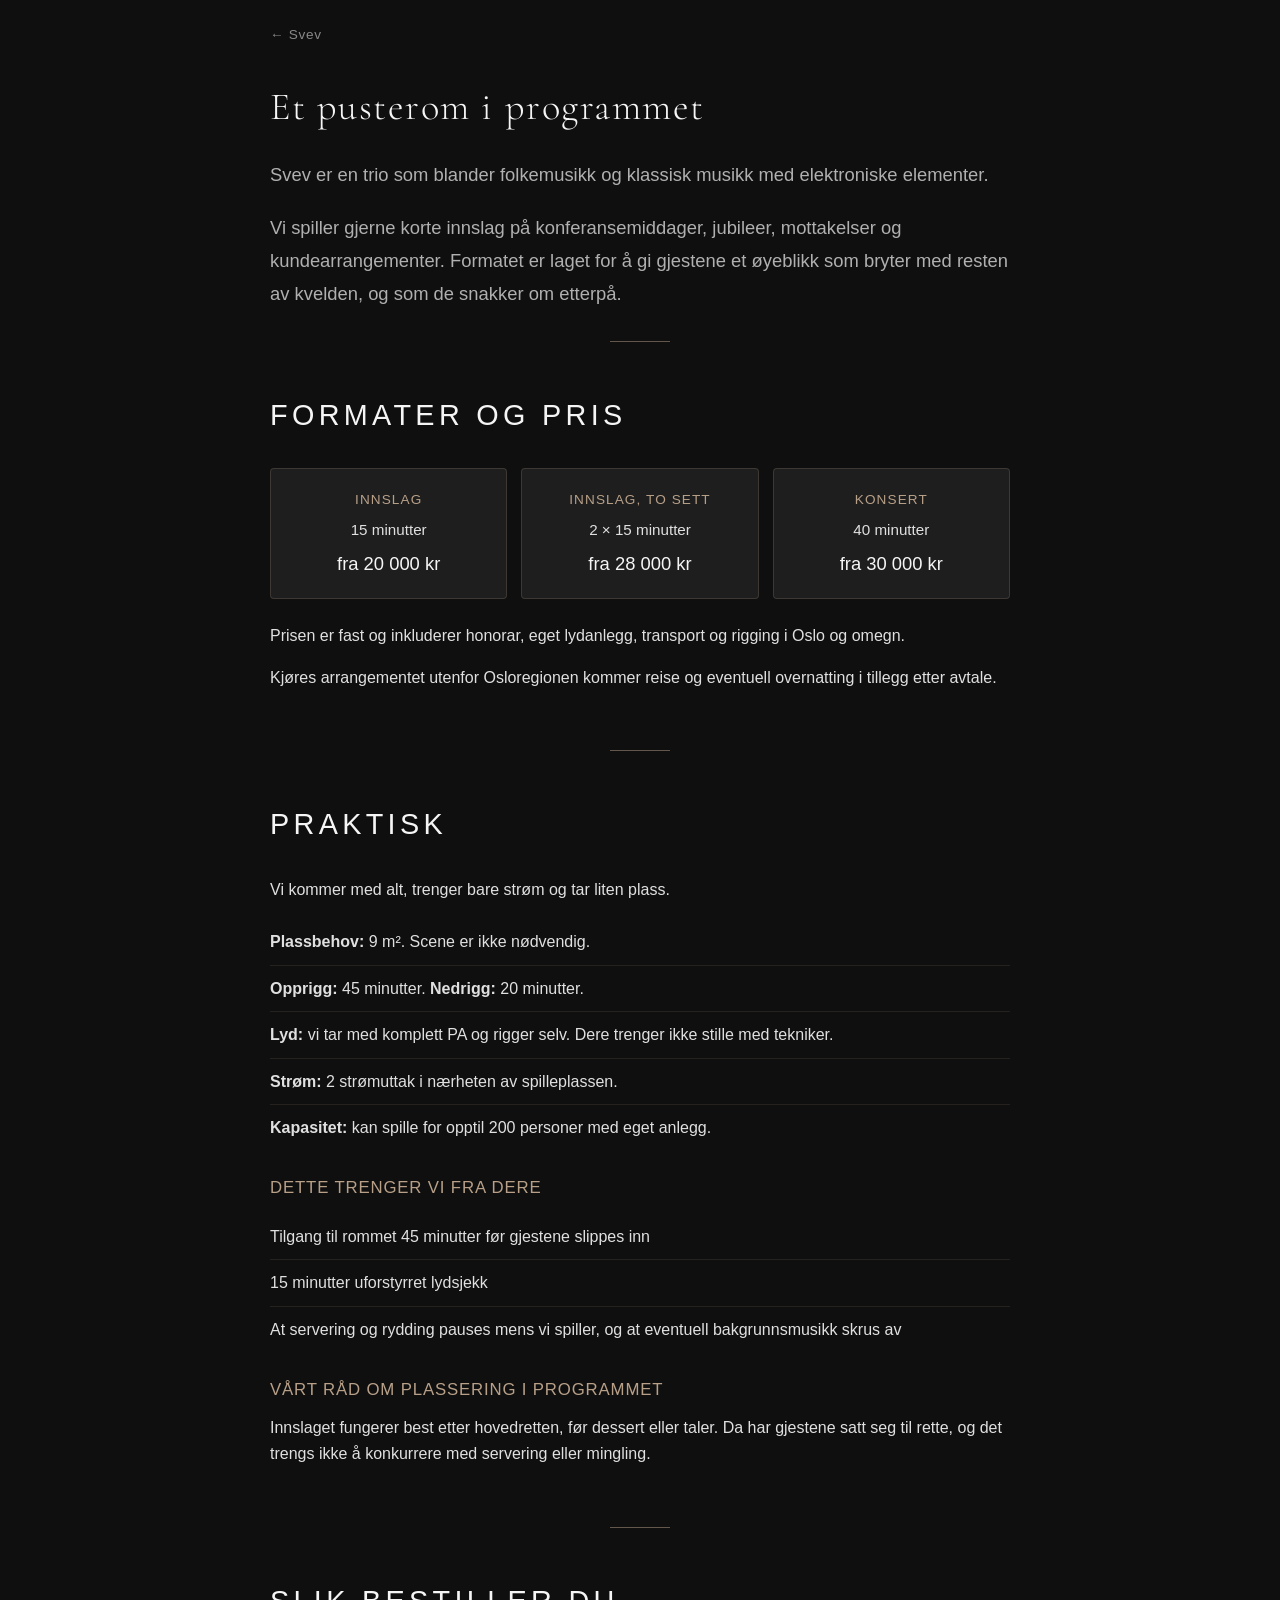
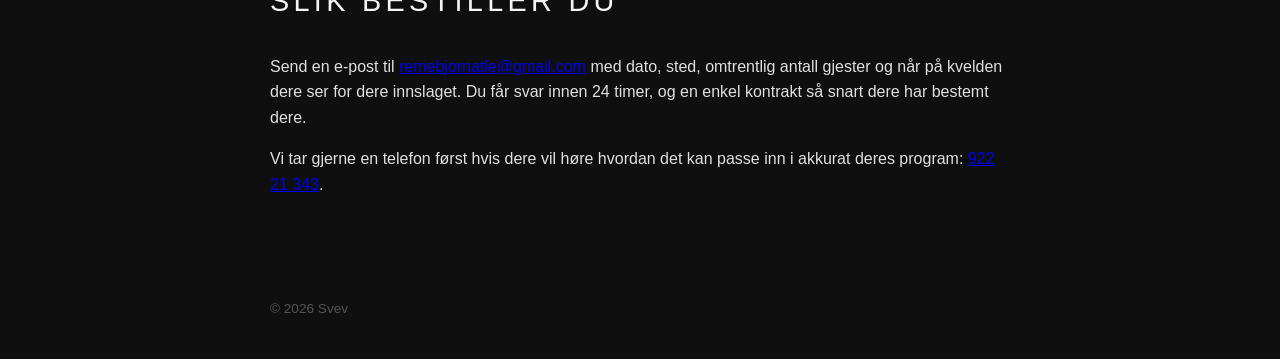
==== booking.html @ 7035d291 "Add booking page and extract shared stylesheet Splits inline CSS from index.html into styles.css so " ====
<!DOCTYPE html>
<html lang="no">
<head>
    <meta charset="UTF-8">
    <meta name="viewport" content="width=device-width, initial-scale=1.0">
    <title>Booking — Svev</title>
    <link rel="preconnect" href="https://fonts.googleapis.com">
    <link rel="preconnect" href="https://fonts.gstatic.com" crossorigin>
    <link href="https://fonts.googleapis.com/css2?family=Cormorant+Garamond:wght@300;400;600&display=swap" rel="stylesheet">
    <link rel="stylesheet" href="styles.css">
</head>
<body class="page-booking">
    <div class="container">
        <a class="back-link" href="index.html">&larr; Svev</a>

        <header class="booking-hero">
            <h1>Et pusterom i programmet</h1>
            <p class="tagline">
                Svev er en trio som blander folkemusikk og klassisk musikk med elektroniske elementer.
            </p>
            <p class="tagline">
                Vi spiller gjerne korte innslag på konferansemiddager, jubileer, mottakelser og kundearrangementer. Formatet er laget for å gi gjestene et øyeblikk som bryter med resten av kvelden, og som de snakker om etterpå.
            </p>
        </header>

        <div class="divider"></div>

        <section>
            <h2>Formater og pris</h2>

            <div class="price-cards">
                <div class="price-card">
                    <div class="price-name">Innslag</div>
                    <div class="price-duration">15 minutter</div>
                    <div class="price-amount">fra 20 000 kr</div>
                </div>
                <div class="price-card">
                    <div class="price-name">Innslag, to sett</div>
                    <div class="price-duration">2 × 15 minutter</div>
                    <div class="price-amount">fra 28 000 kr</div>
                </div>
                <div class="price-card">
                    <div class="price-name">Konsert</div>
                    <div class="price-duration">40 minutter</div>
                    <div class="price-amount">fra 30 000 kr</div>
                </div>
            </div>

            <p>Prisen er fast og inkluderer honorar, eget lydanlegg, transport og rigging i Oslo og omegn.</p>
            <p>Kjøres arrangementet utenfor Osloregionen kommer reise og eventuell overnatting i tillegg etter avtale.</p>
        </section>

        <div class="divider"></div>

        <section>
            <h2>Praktisk</h2>
            <p>Vi kommer med alt, trenger bare strøm og tar liten plass.</p>

            <ul class="practical-list">
                <li><strong>Plassbehov:</strong> 9 m². Scene er ikke nødvendig.</li>
                <li><strong>Opprigg:</strong> 45 minutter. <strong>Nedrigg:</strong> 20 minutter.</li>
                <li><strong>Lyd:</strong> vi tar med komplett PA og rigger selv. Dere trenger ikke stille med tekniker.</li>
                <li><strong>Strøm:</strong> 2 strømuttak i nærheten av spilleplassen.</li>
                <li><strong>Kapasitet:</strong> kan spille for opptil 200 personer med eget anlegg.</li>
            </ul>

            <h3>Dette trenger vi fra dere</h3>
            <ul class="practical-list">
                <li>Tilgang til rommet 45 minutter før gjestene slippes inn</li>
                <li>15 minutter uforstyrret lydsjekk</li>
                <li>At servering og rydding pauses mens vi spiller, og at eventuell bakgrunnsmusikk skrus av</li>
            </ul>

            <h3>Vårt råd om plassering i programmet</h3>
            <p>Innslaget fungerer best etter hovedretten, før dessert eller taler. Da har gjestene satt seg til rette, og det trengs ikke å konkurrere med servering eller mingling.</p>
        </section>

        <div class="divider"></div>

        <section>
            <h2>Slik bestiller du</h2>
            <p>Send en e-post til <a href="mailto:remebjornatle@gmail.com">remebjornatle@gmail.com</a> med dato, sted, omtrentlig antall gjester og når på kvelden dere ser for dere innslaget. Du får svar innen 24 timer, og en enkel kontrakt så snart dere har bestemt dere.</p>
            <p>Vi tar gjerne en telefon først hvis dere vil høre hvordan det kan passe inn i akkurat deres program: <a href="tel:+4792221343">922 21 343</a>.</p>
        </section>

        <footer>
            &copy; 2026 Svev
        </footer>
    </div>
</body>
</html>
---- styles.css ----
* {
    margin: 0;
    padding: 0;
    box-sizing: border-box;
}

body {
    font-family: 'Helvetica Neue', Arial, sans-serif;
    background: #0f0f0f;
    color: #e0e0e0;
    line-height: 1.6;
    min-height: 100vh;
}

.hero {
    position: relative;
    width: 100%;
    height: 80vh;
    min-height: 400px;
    overflow: hidden;
}

.hero img {
    width: 100%;
    height: 100%;
    object-fit: cover;
    display: block;
}

.hero-overlay {
    position: absolute;
    inset: 0;
    background: linear-gradient(
        to bottom,
        rgba(15, 15, 15, 0.2) 0%,
        rgba(15, 15, 15, 0.5) 60%,
        rgba(15, 15, 15, 1) 100%
    );
    display: flex;
    align-items: flex-end;
    justify-content: center;
    padding-bottom: 60px;
}

.hero-text {
    text-align: center;
}

.hero-text h1 {
    font-family: 'Cormorant Garamond', serif;
    font-size: 6rem;
    font-weight: 300;
    letter-spacing: 0.7em;
    color: #f5f5f5;
    text-transform: uppercase;
    text-shadow: 0 2px 20px rgba(0, 0, 0, 0.6);
    margin-bottom: 10px;
    margin-right: -0.7em;
}

.container {
    max-width: 800px;
    margin: 0 auto;
    padding: 0 30px;
}

.intro {
    text-align: center;
    padding: 10px 0 60px;
    animation: fadeIn 1.5s ease-in;
}

.tagline {
    font-size: 1.15rem;
    color: #b0b0b0;
    font-weight: 300;
    max-width: 600px;
    margin: 0 auto 20px;
    line-height: 1.8;
}

.members {
    font-size: 0.95rem;
    color: #b8a088;
    font-style: italic;
    margin-top: 10px;
    text-align: center;
}

.divider {
    width: 60px;
    height: 1px;
    background: #b8a088;
    margin: 0 auto 50px;
    opacity: 0.5;
}

section {
    margin-bottom: 60px;
    animation: fadeIn 2s ease-in;
}

h2 {
    font-size: 1.8rem;
    font-weight: 300;
    letter-spacing: 0.15em;
    text-transform: uppercase;
    color: #f5f5f5;
    margin-bottom: 30px;
    text-align: center;
}

h3 {
    font-size: 1.05rem;
    font-weight: 400;
    color: #b8a088;
    letter-spacing: 0.05em;
    text-transform: uppercase;
    margin: 24px 0 12px;
}

.video-carousel {
    display: flex;
    align-items: center;
    justify-content: center;
    gap: 16px;
}

.carousel-arrow {
    background: none;
    border: 1px solid rgba(184, 160, 136, 0.3);
    color: #b8a088;
    font-size: 1.4rem;
    width: 38px;
    height: 38px;
    border-radius: 50%;
    cursor: pointer;
    flex-shrink: 0;
    transition: border-color 0.2s, color 0.2s;
    line-height: 1;
}

.carousel-arrow:hover {
    border-color: rgba(184, 160, 136, 0.8);
    color: #d4bfa8;
}

.video-thumb {
    width: 220px;
    cursor: pointer;
    border-radius: 4px;
    overflow: hidden;
    border: 1px solid rgba(184, 160, 136, 0.2);
    transition: transform 0.3s ease, border-color 0.3s ease;
    background: #1e1e1e;
}

.video-thumb:hover {
    transform: translateY(-3px);
    border-color: rgba(184, 160, 136, 0.6);
}

.video-thumb-img {
    position: relative;
    width: 100%;
    padding-bottom: 177.78%;
    overflow: hidden;
}

.video-thumb-img img {
    position: absolute;
    top: 0; left: 0;
    width: 100%; height: 100%;
    object-fit: cover;
}

.video-thumb-img .play-btn {
    position: absolute;
    top: 50%; left: 50%;
    transform: translate(-50%, -50%);
    width: 44px; height: 44px;
    background: rgba(184, 160, 136, 0.85);
    border-radius: 50%;
    display: flex;
    align-items: center;
    justify-content: center;
}

.video-thumb-img .play-btn::after {
    content: '';
    border-left: 16px solid #0f0f0f;
    border-top: 10px solid transparent;
    border-bottom: 10px solid transparent;
    margin-left: 4px;
}

.video-thumb-label {
    font-size: 0.75rem;
    color: #b8a088;
    padding: 8px 12px;
    text-transform: uppercase;
    letter-spacing: 0.1em;
    text-align: center;
}

.video-credit {
    text-align: center;
    margin-top: 14px;
    font-size: 0.78rem;
    font-style: italic;
    color: #666;
}

.video-credit a {
    color: #888;
    text-decoration: none;
    border-bottom: 1px solid rgba(136, 136, 136, 0.3);
    transition: color 0.2s;
}

.video-credit a:hover {
    color: #b8a088;
}

/* Modal */
.video-modal {
    display: none;
    position: fixed;
    inset: 0;
    background: rgba(0, 0, 0, 0.88);
    z-index: 1000;
    align-items: center;
    justify-content: center;
}

.video-modal.active {
    display: flex;
}

.video-modal-inner {
    position: relative;
    width: min(90vw, 400px);
}

.video-modal-close {
    position: absolute;
    top: -36px;
    right: 0;
    background: none;
    border: none;
    color: #b8a088;
    font-size: 1.8rem;
    cursor: pointer;
    line-height: 1;
}

.video-modal-wrapper {
    position: relative;
    padding-bottom: 177.78%;
    height: 0;
    border-radius: 4px;
    overflow: hidden;
}

.video-modal-wrapper iframe {
    position: absolute;
    top: 0; left: 0;
    width: 100%; height: 100%;
    border: 0;
}

.music-section {
    margin-bottom: 30px;
}

.music-section h2 {
    font-size: 1.15rem;
    margin-bottom: 15px;
}

.audio-grid {
    display: grid;
    grid-template-columns: 1fr 1fr;
    gap: 10px;
}

.audio-container {
    background: #1e1e1e;
    padding: 10px 14px;
    border-radius: 4px;
    border: 1px solid rgba(184, 160, 136, 0.2);
    transition: transform 0.3s ease, border-color 0.3s ease;
}

.audio-container:hover {
    transform: translateY(-2px);
    border-color: rgba(184, 160, 136, 0.5);
}

.audio-title {
    font-size: 0.8rem;
    color: #b8a088;
    margin-bottom: 6px;
    text-transform: uppercase;
    letter-spacing: 0.1em;
}

audio {
    width: 100%;
    outline: none;
    filter: invert(1) hue-rotate(180deg);
}

.booking-btn {
    display: inline-block;
    color: #f5f5f5;
    text-decoration: none;
    font-size: 1.1rem;
    text-transform: uppercase;
    letter-spacing: 0.2em;
    padding: 22px 60px;
    border: 1px solid rgba(184, 160, 136, 0.7);
    border-radius: 4px;
    transition: border-color 0.3s ease, background 0.3s ease;
}

.booking-btn:hover {
    border-color: #d4bfa8;
    background: rgba(184, 160, 136, 0.08);
}

.booking-card {
    text-align: center;
}

footer {
    text-align: center;
    padding: 40px 0;
    color: #555;
    font-size: 0.85rem;
}

@keyframes fadeIn {
    from {
        opacity: 0;
        transform: translateY(20px);
    }
    to {
        opacity: 1;
        transform: translateY(0);
    }
}

/* Booking page */

.back-link {
    display: inline-block;
    margin: 24px 0 0;
    color: #888;
    text-decoration: none;
    font-size: 0.85rem;
    letter-spacing: 0.05em;
    transition: color 0.2s ease;
}

.back-link:hover {
    color: #b8a088;
}

.booking-hero {
    text-align: center;
    padding: 30px 0 10px;
}

.booking-hero h1 {
    font-family: 'Cormorant Garamond', serif;
    font-size: 2.4rem;
    font-weight: 300;
    letter-spacing: 0.04em;
    color: #f5f5f5;
    margin-bottom: 20px;
}

.booking-hero .members {
    margin-bottom: 30px;
}

.video-placeholder {
    margin: 10px 0 10px;
}

.video-placeholder img {
    width: 100%;
    max-width: 480px;
    display: block;
    margin: 0 auto;
    border-radius: 4px;
    opacity: 0.45;
}

.video-placeholder .placeholder-block {
    max-width: 480px;
    margin: 12px auto 0;
}

section p {
    margin-bottom: 16px;
}

.price-cards {
    display: grid;
    grid-template-columns: repeat(auto-fit, minmax(180px, 1fr));
    gap: 14px;
    margin-bottom: 24px;
}

.price-card {
    background: #1e1e1e;
    border: 1px solid rgba(184, 160, 136, 0.2);
    border-radius: 4px;
    padding: 20px 16px;
    text-align: center;
}

.price-name {
    color: #b8a088;
    text-transform: uppercase;
    letter-spacing: 0.08em;
    font-size: 0.85rem;
    margin-bottom: 8px;
}

.price-duration {
    font-size: 0.95rem;
    margin-bottom: 6px;
    color: #e0e0e0;
}

.price-amount {
    font-size: 1.15rem;
    color: #f5f5f5;
}

.practical-list {
    list-style: none;
    margin: 0 0 24px;
}

.practical-list li {
    padding: 10px 0;
    border-bottom: 1px solid rgba(184, 160, 136, 0.12);
}

.practical-list li:last-child {
    border-bottom: none;
}

.program-text {
    background: #1e1e1e;
    border-left: 3px solid rgba(184, 160, 136, 0.5);
    border-radius: 0 4px 4px 0;
    padding: 18px 20px;
    margin: 0 0 24px;
    font-style: italic;
    color: #d0d0d0;
}

.program-text p {
    margin-bottom: 12px;
}

.program-text p:last-child {
    margin-bottom: 0;
}

.placeholder {
    color: #e8c896;
    background: rgba(232, 200, 150, 0.08);
    border: 1px dashed rgba(232, 200, 150, 0.5);
    border-radius: 3px;
    padding: 1px 6px;
    font-style: italic;
}

.placeholder-block {
    display: block;
    color: #e8c896;
    background: rgba(232, 200, 150, 0.08);
    border: 1px dashed rgba(232, 200, 150, 0.5);
    border-radius: 4px;
    padding: 14px 18px;
    font-size: 0.9rem;
    font-style: italic;
    text-align: left;
}

.page-booking h2,
.page-booking h3 {
    text-align: left;
}

.page-booking .booking-hero {
    text-align: left;
}

.page-booking .tagline {
    text-align: left;
    margin-left: 0;
    margin-right: 0;
    max-width: none;
}

.page-booking footer {
    text-align: left;
}

@media (max-width: 600px) {
    .hero {
        height: 60vh;
        min-height: 300px;
    }

    .hero-text h1 {
        font-size: 3.5rem;
        letter-spacing: 0.25em;
        margin-right: -0.25em;
    }

    .hero-overlay {
        padding-bottom: 40px;
    }

    .container {
        padding: 0 20px;
    }

    h2 {
        font-size: 1.4rem;
    }

    .audio-grid {
        grid-template-columns: 1fr;
    }

    .audio-container {
        padding: 16px;
    }

    .booking-btn {
        padding: 18px 40px;
        font-size: 1rem;
    }

    .booking-hero h1 {
        font-size: 2rem;
    }
}
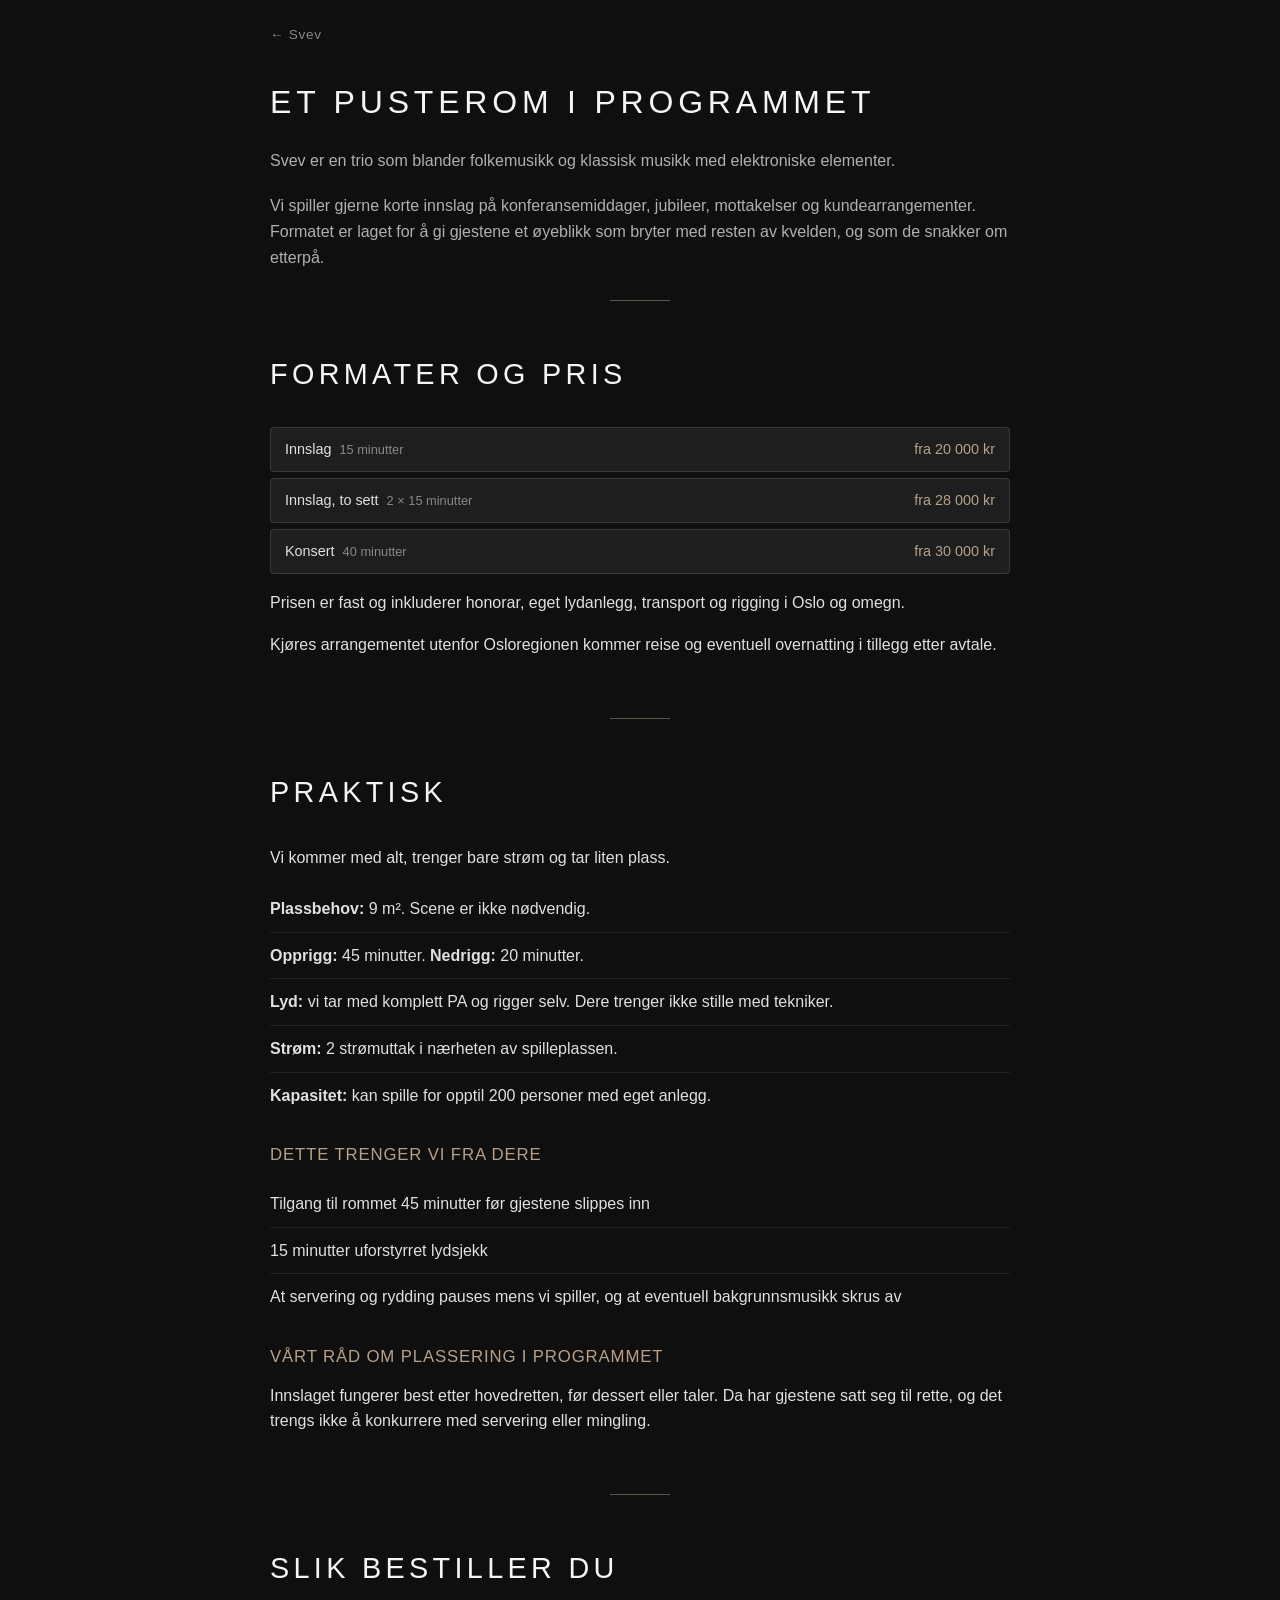
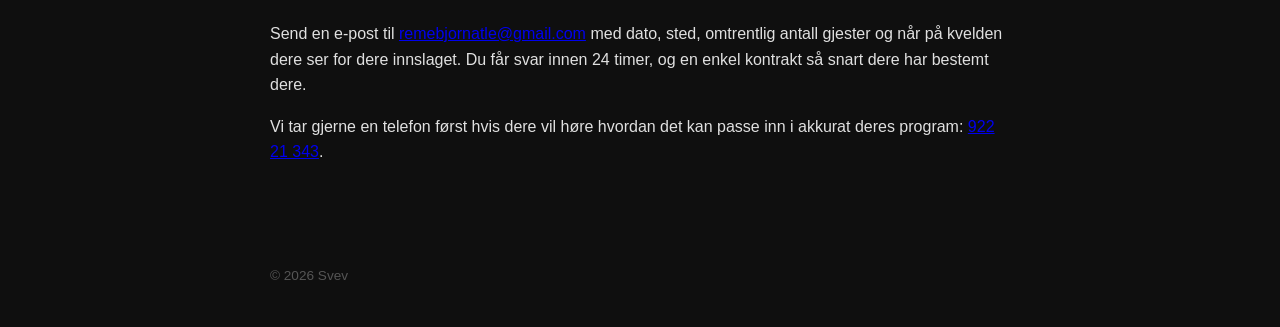
==== commit db089825: "Tighten front page video spacing and compact price cards Front page: drop the divider above the vide" ====
--- a/booking.html
+++ b/booking.html
@@ -30,18 +30,24 @@
 
             <div class="price-cards">
                 <div class="price-card">
-                    <div class="price-name">Innslag</div>
-                    <div class="price-duration">15 minutter</div>
+                    <div class="price-info">
+                        <span class="price-name">Innslag</span>
+                        <span class="price-duration">15 minutter</span>
+                    </div>
                     <div class="price-amount">fra 20 000 kr</div>
                 </div>
                 <div class="price-card">
-                    <div class="price-name">Innslag, to sett</div>
-                    <div class="price-duration">2 × 15 minutter</div>
+                    <div class="price-info">
+                        <span class="price-name">Innslag, to sett</span>
+                        <span class="price-duration">2 × 15 minutter</span>
+                    </div>
                     <div class="price-amount">fra 28 000 kr</div>
                 </div>
                 <div class="price-card">
-                    <div class="price-name">Konsert</div>
-                    <div class="price-duration">40 minutter</div>
+                    <div class="price-info">
+                        <span class="price-name">Konsert</span>
+                        <span class="price-duration">40 minutter</span>
+                    </div>
                     <div class="price-amount">fra 30 000 kr</div>
                 </div>
             </div>
--- a/styles.css
+++ b/styles.css
@@ -66,7 +66,7 @@
 
 .intro {
     text-align: center;
-    padding: 10px 0 60px;
+    padding: 10px 0 25px;
     animation: fadeIn 1.5s ease-in;
 }
 
@@ -270,23 +270,23 @@
 }
 
 .music-section {
-    margin-bottom: 30px;
+    margin-bottom: 20px;
 }
 
 .music-section h2 {
     font-size: 1.15rem;
-    margin-bottom: 15px;
+    margin-bottom: 10px;
 }
 
 .audio-grid {
     display: grid;
     grid-template-columns: 1fr 1fr;
-    gap: 10px;
+    gap: 6px;
 }
 
 .audio-container {
     background: #1e1e1e;
-    padding: 10px 14px;
+    padding: 6px 10px;
     border-radius: 4px;
     border: 1px solid rgba(184, 160, 136, 0.2);
     transition: transform 0.3s ease, border-color 0.3s ease;
@@ -298,9 +298,9 @@
 }
 
 .audio-title {
-    font-size: 0.8rem;
-    color: #b8a088;
-    margin-bottom: 6px;
+    font-size: 0.75rem;
+    color: #b8a088;
+    margin-bottom: 3px;
     text-transform: uppercase;
     letter-spacing: 0.1em;
 }
@@ -373,10 +373,10 @@
 }
 
 .booking-hero h1 {
-    font-family: 'Cormorant Garamond', serif;
-    font-size: 2.4rem;
+    font-size: 2rem;
     font-weight: 300;
-    letter-spacing: 0.04em;
+    letter-spacing: 0.15em;
+    text-transform: uppercase;
     color: #f5f5f5;
     margin-bottom: 20px;
 }
@@ -408,37 +408,45 @@
 }
 
 .price-cards {
-    display: grid;
-    grid-template-columns: repeat(auto-fit, minmax(180px, 1fr));
-    gap: 14px;
-    margin-bottom: 24px;
+    display: flex;
+    flex-direction: column;
+    gap: 6px;
+    margin-bottom: 16px;
 }
 
 .price-card {
+    display: flex;
+    align-items: baseline;
+    justify-content: space-between;
+    flex-wrap: wrap;
+    gap: 4px 12px;
     background: #1e1e1e;
     border: 1px solid rgba(184, 160, 136, 0.2);
     border-radius: 4px;
-    padding: 20px 16px;
-    text-align: center;
+    padding: 10px 14px;
+}
+
+.price-info {
+    display: flex;
+    align-items: baseline;
+    gap: 8px;
+    flex-wrap: wrap;
 }
 
 .price-name {
-    color: #b8a088;
-    text-transform: uppercase;
-    letter-spacing: 0.08em;
-    font-size: 0.85rem;
-    margin-bottom: 8px;
+    color: #e0e0e0;
+    font-size: 0.9rem;
 }
 
 .price-duration {
-    font-size: 0.95rem;
-    margin-bottom: 6px;
-    color: #e0e0e0;
+    font-size: 0.8rem;
+    color: #888;
 }
 
 .price-amount {
-    font-size: 1.15rem;
-    color: #f5f5f5;
+    font-size: 0.9rem;
+    color: #b8a088;
+    white-space: nowrap;
 }
 
 .practical-list {
@@ -508,6 +516,8 @@
     margin-left: 0;
     margin-right: 0;
     max-width: none;
+    font-size: 1rem;
+    line-height: 1.6;
 }
 
 .page-booking footer {
@@ -543,7 +553,7 @@
     }
 
     .audio-container {
-        padding: 16px;
+        padding: 8px 12px;
     }
 
     .booking-btn {
@@ -552,6 +562,6 @@
     }
 
     .booking-hero h1 {
-        font-size: 2rem;
-    }
-}
+        font-size: 1.5rem;
+    }
+}
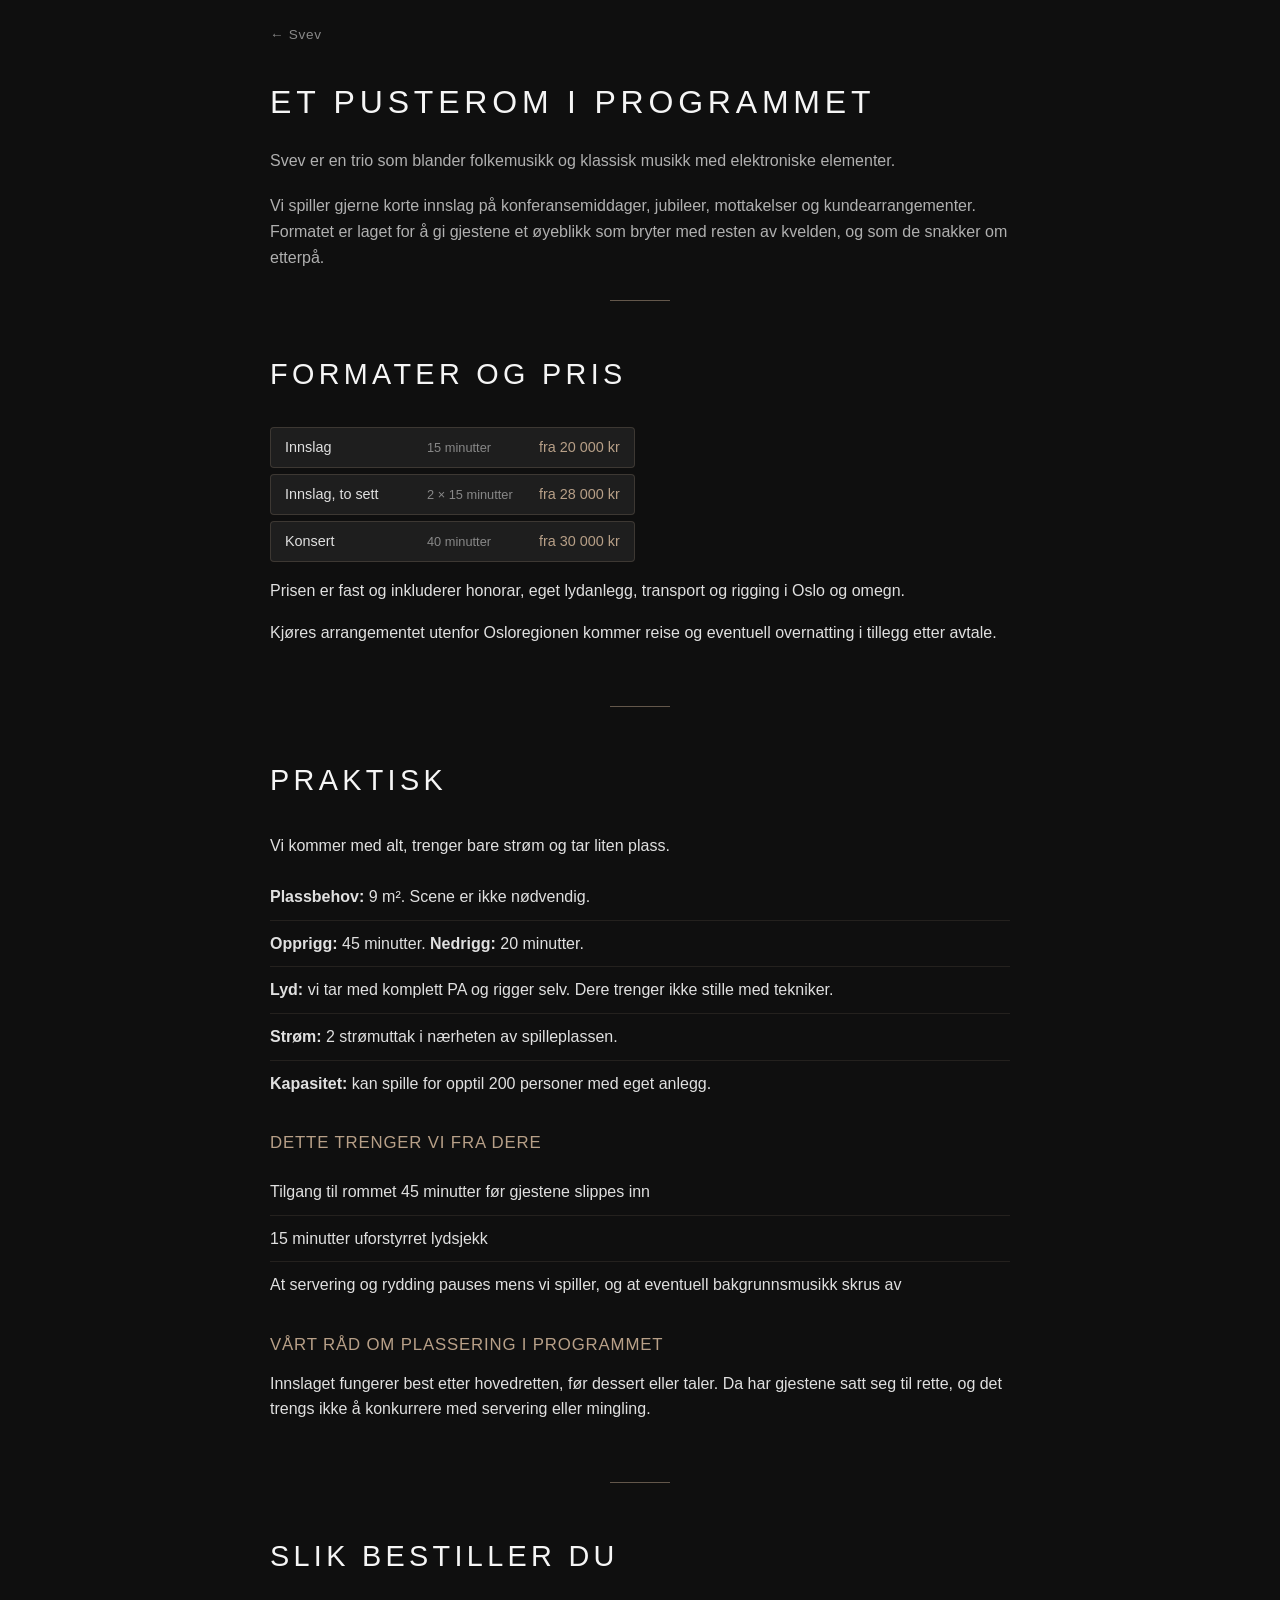
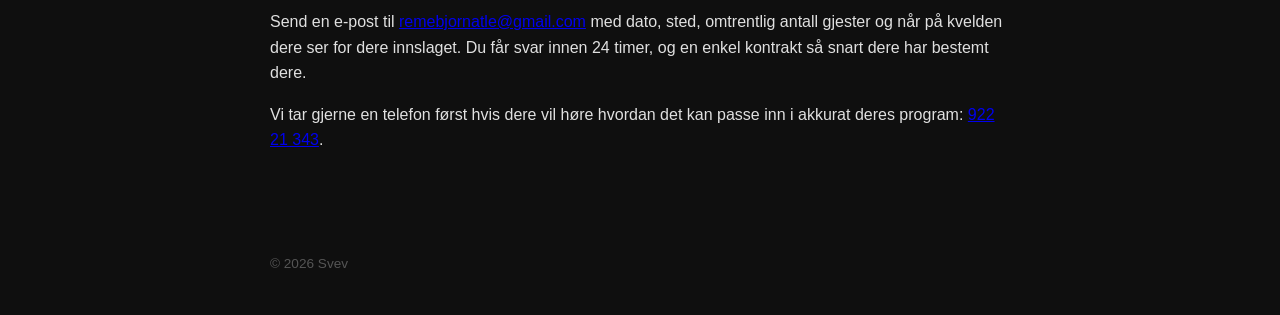
==== commit d6e0add1: "Fix price row column alignment and shrink table width Price rows now use a shared grid template so t" ====
--- a/booking.html
+++ b/booking.html
@@ -30,25 +30,19 @@
 
             <div class="price-cards">
                 <div class="price-card">
-                    <div class="price-info">
-                        <span class="price-name">Innslag</span>
-                        <span class="price-duration">15 minutter</span>
-                    </div>
-                    <div class="price-amount">fra 20 000 kr</div>
+                    <span class="price-name">Innslag</span>
+                    <span class="price-duration">15 minutter</span>
+                    <span class="price-amount">fra 20 000 kr</span>
                 </div>
                 <div class="price-card">
-                    <div class="price-info">
-                        <span class="price-name">Innslag, to sett</span>
-                        <span class="price-duration">2 × 15 minutter</span>
-                    </div>
-                    <div class="price-amount">fra 28 000 kr</div>
+                    <span class="price-name">Innslag, to sett</span>
+                    <span class="price-duration">2 × 15 minutter</span>
+                    <span class="price-amount">fra 28 000 kr</span>
                 </div>
                 <div class="price-card">
-                    <div class="price-info">
-                        <span class="price-name">Konsert</span>
-                        <span class="price-duration">40 minutter</span>
-                    </div>
-                    <div class="price-amount">fra 30 000 kr</div>
+                    <span class="price-name">Konsert</span>
+                    <span class="price-duration">40 minutter</span>
+                    <span class="price-amount">fra 30 000 kr</span>
                 </div>
             </div>
 
--- a/styles.css
+++ b/styles.css
@@ -410,27 +410,20 @@
 .price-cards {
     display: flex;
     flex-direction: column;
+    align-items: flex-start;
     gap: 6px;
     margin-bottom: 16px;
 }
 
 .price-card {
-    display: flex;
+    display: grid;
+    grid-template-columns: 130px 100px auto;
     align-items: baseline;
-    justify-content: space-between;
-    flex-wrap: wrap;
     gap: 4px 12px;
     background: #1e1e1e;
     border: 1px solid rgba(184, 160, 136, 0.2);
     border-radius: 4px;
-    padding: 10px 14px;
-}
-
-.price-info {
-    display: flex;
-    align-items: baseline;
-    gap: 8px;
-    flex-wrap: wrap;
+    padding: 8px 14px;
 }
 
 .price-name {
@@ -525,6 +518,10 @@
 }
 
 @media (max-width: 600px) {
+    .price-card {
+        grid-template-columns: minmax(90px, 110px) minmax(80px, 100px) auto;
+    }
+
     .hero {
         height: 60vh;
         min-height: 300px;
